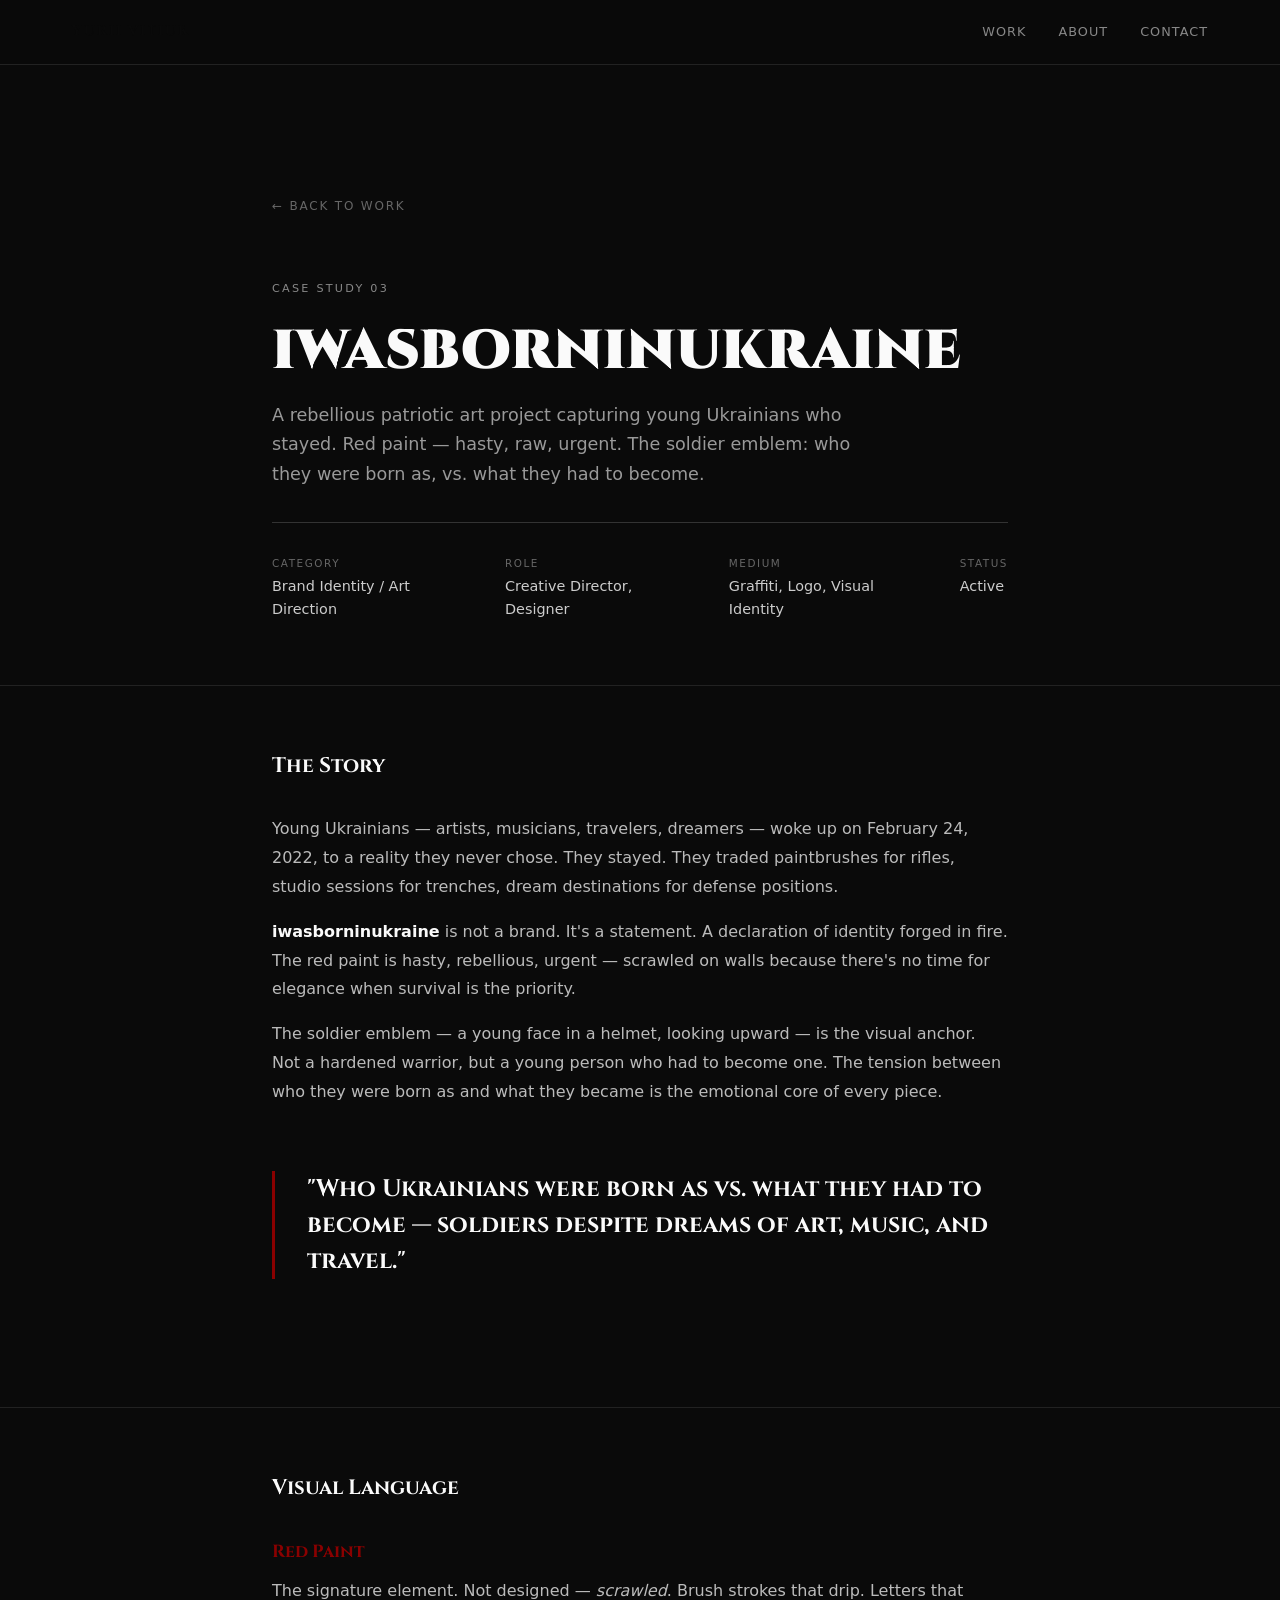
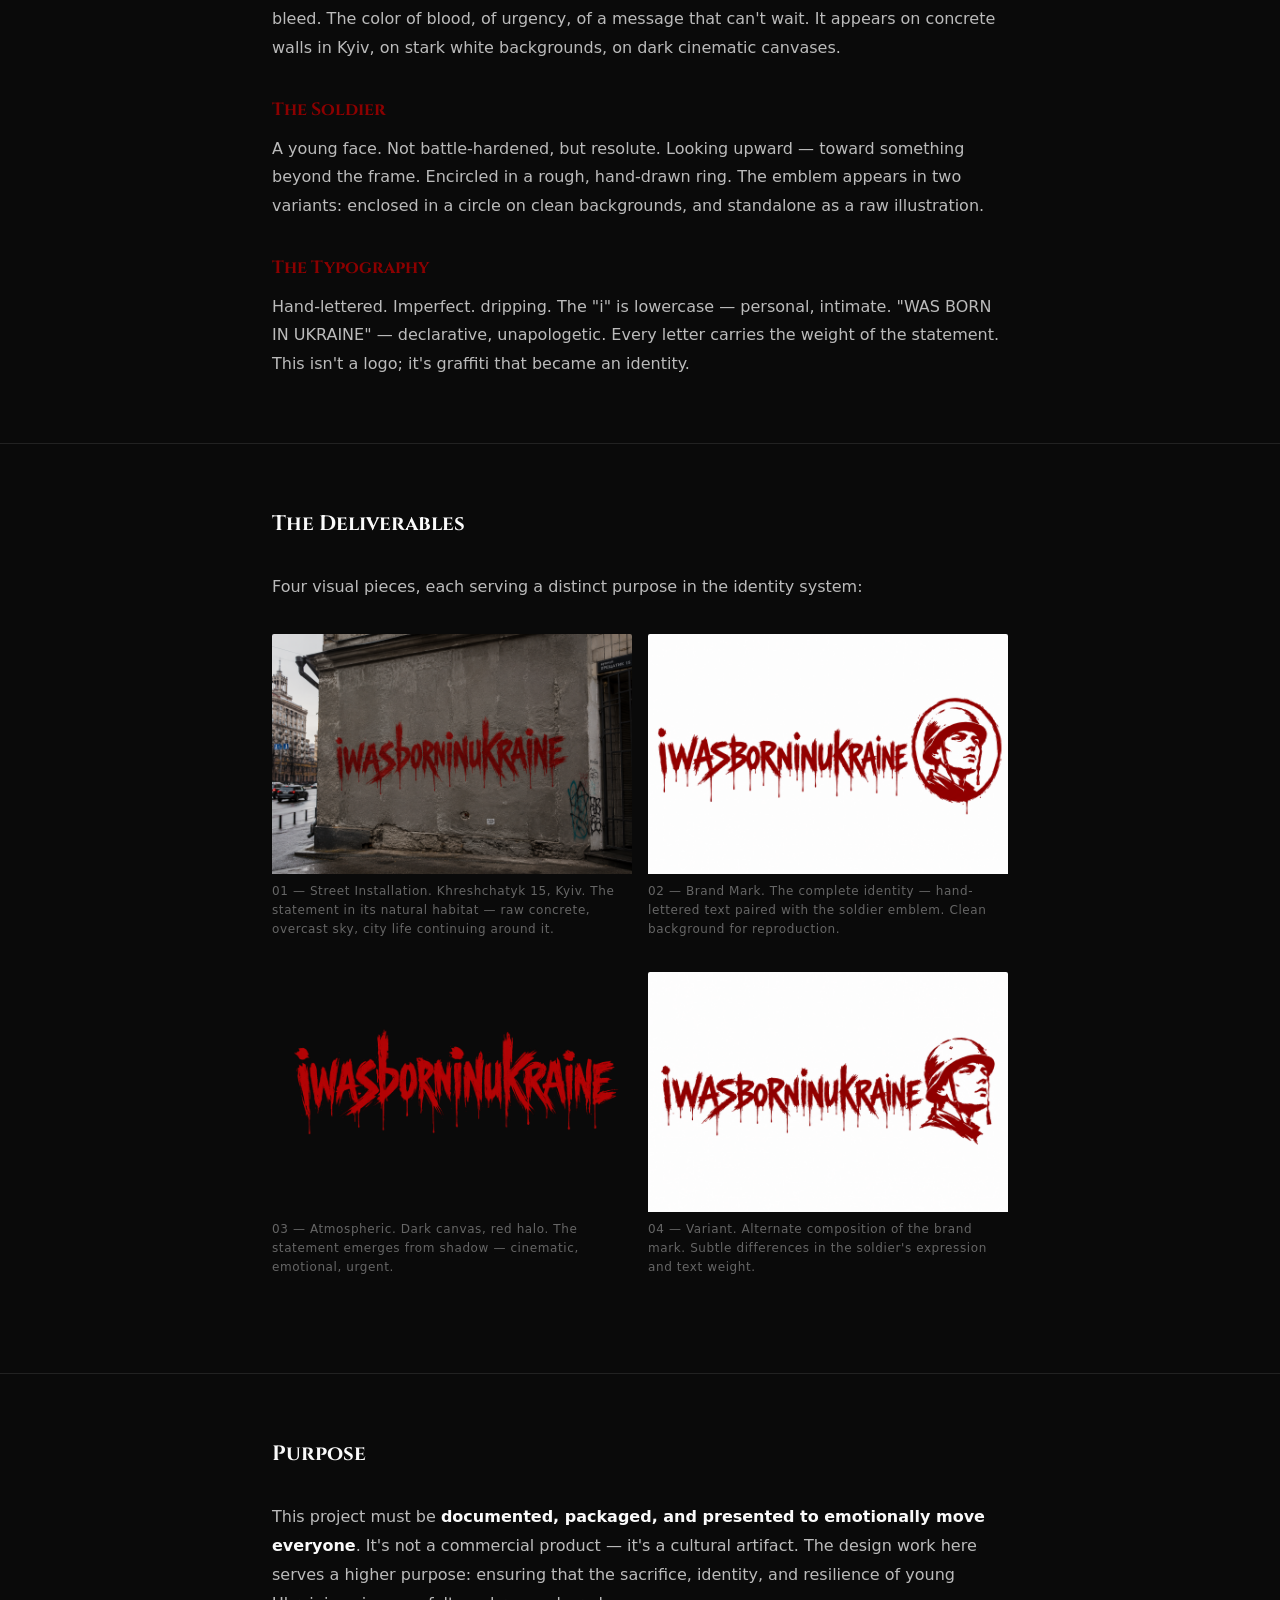
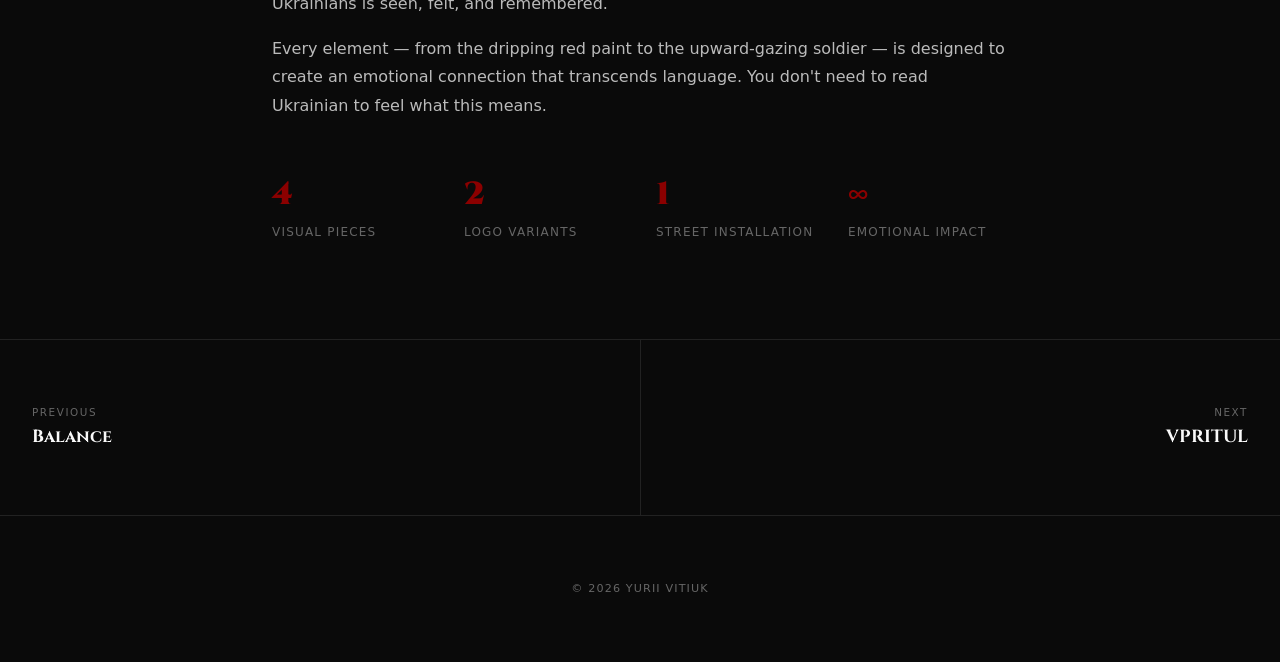
==== iwasborninukraine.html @ 4b502dd4 "Initial commit: portfolio site with 3 case studies" ====
<!DOCTYPE html>
<html lang="en">
<head>
  <meta charset="UTF-8">
  <meta name="viewport" content="width=device-width, initial-scale=1.0">
  <title>iwasborninukraine — Case Study — Yurii Vitiuk</title>
  <meta name="description" content="Case study: iwasborninukraine — A rebellious patriotic art project capturing young Ukrainians who stayed.">
  <link rel="stylesheet" href="style.css">
  <style>
    .cs-hero--dark { background: #0a0a0a; color: #fafafa; }
    .cs-hero--dark .cs-hero__label { color: #888; }
    .cs-hero--dark .cs-hero__subtitle { color: #999; }
    .cs-hero--dark .cs-hero__meta { border-top-color: #333; }
    .cs-hero--dark .cs-hero__meta dt { color: #666; }
    .cs-hero--dark .cs-hero__meta dd { color: #ccc; }
    .cs-hero--dark .cs-hero__back { color: #666; }
    .cs-hero--dark .cs-hero__back:hover { color: #fafafa; }
    .cs-section--dark { background: #0a0a0a; color: #fafafa; border-top-color: #222; }
    .cs-section--dark .cs-section__title { color: #fafafa; }
    .cs-section--dark .cs-body { color: #bbb; }
    .cs-section--dark .cs-body strong { color: #fafafa; }
    .cs-section--dark .cs-stats__item dd { color: #666; }
    .cs-nav--dark { background: #0a0a0a; border-top-color: #222; }
    .cs-nav--dark a { color: #fafafa; }
    .cs-nav--dark .cs-nav__label { color: #666; }
    .cs-nav--dark a:hover { background: rgba(255,255,255,0.03); }
    .cs-nav--dark a:last-child { border-left-color: #222; }
    .red-accent { color: #8B0000; }
    .cs-quote {
      font-family: var(--font-display);
      font-size: 1.5rem;
      font-weight: 700;
      line-height: 1.5;
      color: #fafafa;
      border-left: 3px solid #8B0000;
      padding-left: var(--space-md);
      margin: var(--space-lg) 0;
    }
    .cs-image--full { margin: var(--space-md) calc(-1 * var(--space-md)); }
    .cs-image--full img { border: none; border-radius: 0; }
  </style>
</head>
<body>

  <header class="header" style="background: rgba(10,10,10,0.92); border-bottom-color: #222;">
    <div class="header__inner">
      <a href="index.html" class="header__name">Yurii Vitiuk</a>
      <nav class="header__nav">
        <a href="index.html#work" style="color:#888;">Work</a>
        <a href="index.html#about" style="color:#888;">About</a>
        <a href="index.html#contact" style="color:#888;">Contact</a>
      </nav>
    </div>
  </header>

  <section class="cs-hero cs-hero--dark">
    <div class="container container--narrow">
      <a href="index.html" class="cs-hero__back">← Back to Work</a>
      <p class="cs-hero__label">Case Study 03</p>
      <h1 class="cs-hero__title">iwasborninukraine</h1>
      <p class="cs-hero__subtitle">A rebellious patriotic art project capturing young Ukrainians who stayed. Red paint — hasty, raw, urgent. The soldier emblem: who they were born as, vs. what they had to become.</p>
      <dl class="cs-hero__meta">
        <div><dt>Category</dt><dd>Brand Identity / Art Direction</dd></div>
        <div><dt>Role</dt><dd>Creative Director, Designer</dd></div>
        <div><dt>Medium</dt><dd>Graffiti, Logo, Visual Identity</dd></div>
        <div><dt>Status</dt><dd>Active</dd></div>
      </dl>
    </div>
  </section>

  <section class="cs-section cs-section--dark">
    <div class="container container--narrow">
      <h2 class="cs-section__title">The Story</h2>
      <div class="cs-body">
        <p>Young Ukrainians — artists, musicians, travelers, dreamers — woke up on February 24, 2022, to a reality they never chose. They stayed. They traded paintbrushes for rifles, studio sessions for trenches, dream destinations for defense positions.</p>
        <p><strong>iwasborninukraine</strong> is not a brand. It's a statement. A declaration of identity forged in fire. The red paint is hasty, rebellious, urgent — scrawled on walls because there's no time for elegance when survival is the priority.</p>
        <p>The soldier emblem — a young face in a helmet, looking upward — is the visual anchor. Not a hardened warrior, but a young person who had to become one. The tension between who they were born as and what they became is the emotional core of every piece.</p>
      </div>
      <blockquote class="cs-quote">
        "Who Ukrainians were born as vs. what they had to become — soldiers despite dreams of art, music, and travel."
      </blockquote>
    </div>
  </section>

  <section class="cs-section cs-section--dark">
    <div class="container container--narrow">
      <h2 class="cs-section__title">Visual Language</h2>
      <div class="cs-body">
        <h3 class="red-accent">Red Paint</h3>
        <p>The signature element. Not designed — <em>scrawled</em>. Brush strokes that drip. Letters that bleed. The color of blood, of urgency, of a message that can't wait. It appears on concrete walls in Kyiv, on stark white backgrounds, on dark cinematic canvases.</p>

        <h3 class="red-accent">The Soldier</h3>
        <p>A young face. Not battle-hardened, but resolute. Looking upward — toward something beyond the frame. Encircled in a rough, hand-drawn ring. The emblem appears in two variants: enclosed in a circle on clean backgrounds, and standalone as a raw illustration.</p>

        <h3 class="red-accent">The Typography</h3>
        <p>Hand-lettered. Imperfect. dripping. The "i" is lowercase — personal, intimate. "WAS BORN IN UKRAINE" — declarative, unapologetic. Every letter carries the weight of the statement. This isn't a logo; it's graffiti that became an identity.</p>
      </div>
    </div>
  </section>

  <section class="cs-section cs-section--dark">
    <div class="container container--narrow">
      <h2 class="cs-section__title">The Deliverables</h2>
      <div class="cs-body">
        <p>Four visual pieces, each serving a distinct purpose in the identity system:</p>
      </div>

      <div class="cs-gallery" style="margin-top:2rem;">
        <div class="cs-image cs-image--dark">
          <img src="images/163FAADB-0549-46A7-A76C-59B1C0C63F84.PNG" alt="Graffiti on Kyiv wall — Хрещатик 15">
          <p class="cs-image__caption" style="color:#666;">01 — Street Installation. Khreshchatyk 15, Kyiv. The statement in its natural habitat — raw concrete, overcast sky, city life continuing around it.</p>
        </div>
        <div class="cs-image cs-image--dark">
          <img src="images/3F4BEA47-24E0-4BBE-9212-BB9710C21A64.PNG" alt="Logo with soldier emblem — white background">
          <p class="cs-image__caption" style="color:#666;">02 — Brand Mark. The complete identity — hand-lettered text paired with the soldier emblem. Clean background for reproduction.</p>
        </div>
      </div>

      <div class="cs-gallery">
        <div class="cs-image cs-image--dark">
          <img src="images/4049FFED-BC33-469F-9907-840719F17049.PNG" alt="Atmospheric dark version with red glow">
          <p class="cs-image__caption" style="color:#666;">03 — Atmospheric. Dark canvas, red halo. The statement emerges from shadow — cinematic, emotional, urgent.</p>
        </div>
        <div class="cs-image cs-image--dark">
          <img src="images/FB9C909E-D276-4BCB-B670-CD931615FACE.PNG" alt="Logo variant with soldier — alternate composition">
          <p class="cs-image__caption" style="color:#666;">04 — Variant. Alternate composition of the brand mark. Subtle differences in the soldier's expression and text weight.</p>
        </div>
      </div>
    </div>
  </section>

  <section class="cs-section cs-section--dark">
    <div class="container container--narrow">
      <h2 class="cs-section__title">Purpose</h2>
      <div class="cs-body">
        <p>This project must be <strong>documented, packaged, and presented to emotionally move everyone</strong>. It's not a commercial product — it's a cultural artifact. The design work here serves a higher purpose: ensuring that the sacrifice, identity, and resilience of young Ukrainians is seen, felt, and remembered.</p>
        <p>Every element — from the dripping red paint to the upward-gazing soldier — is designed to create an emotional connection that transcends language. You don't need to read Ukrainian to feel what this means.</p>
      </div>
      <div class="cs-stats" style="margin-top:3rem;">
        <dl class="cs-stats__item"><dt class="red-accent">4</dt><dd style="color:#666;">Visual Pieces</dd></dl>
        <dl class="cs-stats__item"><dt class="red-accent">2</dt><dd style="color:#666;">Logo Variants</dd></dl>
        <dl class="cs-stats__item"><dt class="red-accent">1</dt><dd style="color:#666;">Street Installation</dd></dl>
        <dl class="cs-stats__item"><dt class="red-accent">∞</dt><dd style="color:#666;">Emotional Impact</dd></dl>
      </div>
    </div>
  </section>

  <nav class="cs-nav cs-nav--dark">
    <a href="balance.html">
      <p class="cs-nav__label">Previous</p>
      <p class="cs-nav__title">Balance</p>
    </a>
    <a href="vprytul.html">
      <p class="cs-nav__label">Next</p>
      <p class="cs-nav__title">VPRITUL</p>
    </a>
  </nav>

  <footer class="footer" style="background:#0a0a0a;border-top-color:#222;">
    <div class="container"><p style="color:#666;">© 2026 Yurii Vitiuk</p></div>
  </footer>

</body>
</html>
---- style.css ----
/* ═══════════════════════════════════════════════════
   Yurii Vitiuk — Portfolio
   Minimal, monochrome, typographically driven
   ═══════════════════════════════════════════════════ */

@font-face {
  font-family: 'Cinzel';
  src: url('fonts/Cinzel-Regular.ttf') format('truetype');
  font-weight: 400;
  font-style: normal;
  font-display: swap;
}
@font-face {
  font-family: 'Cinzel';
  src: url('fonts/Cinzel-Bold.ttf') format('truetype');
  font-weight: 700;
  font-style: normal;
  font-display: swap;
}
@font-face {
  font-family: 'Cinzel';
  src: url('fonts/Cinzel-Black.ttf') format('truetype');
  font-weight: 900;
  font-style: normal;
  font-display: swap;
}

:root {
  --ink: #0a0a0a;
  --paper: #fafafa;
  --muted: #666;
  --border: #e0e0e0;
  --accent: #1a1a1a;
  --radius: 2px;
  --space-xs: 0.5rem;
  --space-sm: 1rem;
  --space-md: 2rem;
  --space-lg: 4rem;
  --space-xl: 8rem;
  --font-display: 'Cinzel', 'Georgia', serif;
  --font-body: -apple-system, BlinkMacSystemFont, 'Segoe UI', system-ui, sans-serif;
  --font-mono: 'SF Mono', 'Fira Code', monospace;
}

*, *::before, *::after { box-sizing: border-box; margin: 0; padding: 0; }

html { font-size: 16px; scroll-behavior: smooth; }

body {
  font-family: var(--font-body);
  color: var(--ink);
  background: var(--paper);
  line-height: 1.6;
  -webkit-font-smoothing: antialiased;
}

::selection { background: var(--ink); color: var(--paper); }

a { color: inherit; text-decoration: none; }

img { max-width: 100%; height: auto; display: block; }

/* ── Layout ────────────────────────────────────── */

.container {
  max-width: 1200px;
  margin: 0 auto;
  padding: 0 var(--space-md);
}

.container--narrow {
  max-width: 800px;
}

/* ── Header ────────────────────────────────────── */

.header {
  position: fixed;
  top: 0;
  left: 0;
  right: 0;
  z-index: 100;
  background: rgba(250, 250, 250, 0.92);
  backdrop-filter: blur(12px);
  border-bottom: 1px solid var(--border);
}

.header__inner {
  display: flex;
  align-items: center;
  justify-content: space-between;
  height: 64px;
  max-width: 1200px;
  margin: 0 auto;
  padding: 0 var(--space-md);
}

.header__name {
  font-family: var(--font-display);
  font-size: 0.85rem;
  font-weight: 700;
  letter-spacing: 0.15em;
  text-transform: uppercase;
}

.header__nav { display: flex; gap: var(--space-md); }

.header__nav a {
  font-size: 0.8rem;
  letter-spacing: 0.08em;
  text-transform: uppercase;
  color: var(--muted);
  transition: color 0.2s;
}

.header__nav a:hover { color: var(--ink); }

/* ── Hero ──────────────────────────────────────── */

.hero {
  padding: calc(var(--space-xl) + 64px) 0 var(--space-xl);
  min-height: 80vh;
  display: flex;
  align-items: center;
}

.hero__label {
  font-size: 0.75rem;
  letter-spacing: 0.2em;
  text-transform: uppercase;
  color: var(--muted);
  margin-bottom: var(--space-sm);
}

.hero__title {
  font-family: var(--font-display);
  font-size: clamp(2.5rem, 6vw, 5rem);
  font-weight: 900;
  line-height: 1.1;
  letter-spacing: -0.02em;
  margin-bottom: var(--space-md);
}

.hero__subtitle {
  font-size: 1.15rem;
  color: var(--muted);
  max-width: 560px;
  line-height: 1.7;
}

/* ── Section ───────────────────────────────────── */

.section {
  padding: var(--space-xl) 0;
  border-top: 1px solid var(--border);
}

.section__label {
  font-size: 0.7rem;
  letter-spacing: 0.2em;
  text-transform: uppercase;
  color: var(--muted);
  margin-bottom: var(--space-lg);
}

/* ── Projects Grid ─────────────────────────────── */

.projects-grid {
  display: grid;
  grid-template-columns: 1fr;
  gap: var(--space-lg);
}

.project-card {
  display: grid;
  grid-template-columns: 1fr 1fr;
  gap: var(--space-lg);
  align-items: center;
  padding: var(--space-lg) 0;
  border-bottom: 1px solid var(--border);
  transition: opacity 0.3s;
}

.project-card:hover { opacity: 0.85; }

.project-card:nth-child(even) { direction: rtl; }
.project-card:nth-child(even) > * { direction: ltr; }

.project-card__visual {
  aspect-ratio: 16/10;
  background: var(--ink);
  border-radius: var(--radius);
  overflow: hidden;
  position: relative;
}

.project-card__visual img {
  width: 100%;
  height: 100%;
  object-fit: cover;
}

.project-card__info { padding: var(--space-md) 0; }

.project-card__number {
  font-family: var(--font-mono);
  font-size: 0.7rem;
  color: var(--muted);
  margin-bottom: var(--space-xs);
}

.project-card__title {
  font-family: var(--font-display);
  font-size: 1.8rem;
  font-weight: 700;
  margin-bottom: var(--space-xs);
  line-height: 1.2;
}

.project-card__desc {
  color: var(--muted);
  font-size: 0.95rem;
  line-height: 1.7;
  margin-bottom: var(--space-sm);
}

.project-card__tags {
  display: flex;
  flex-wrap: wrap;
  gap: 0.4rem;
}

.tag {
  font-size: 0.65rem;
  letter-spacing: 0.1em;
  text-transform: uppercase;
  padding: 0.3em 0.8em;
  border: 1px solid var(--border);
  border-radius: var(--radius);
  color: var(--muted);
}

.project-card__link {
  display: inline-flex;
  align-items: center;
  gap: 0.4em;
  margin-top: var(--space-sm);
  font-size: 0.8rem;
  letter-spacing: 0.08em;
  text-transform: uppercase;
  color: var(--ink);
  border-bottom: 1px solid var(--ink);
  padding-bottom: 2px;
  transition: opacity 0.2s;
}

.project-card__link:hover { opacity: 0.6; }

/* ── About ─────────────────────────────────────── */

.about-grid {
  display: grid;
  grid-template-columns: 1fr 1fr;
  gap: var(--space-lg);
}

.about__text {
  font-size: 1.05rem;
  line-height: 1.8;
  color: var(--muted);
}

.about__text p + p { margin-top: var(--space-sm); }

.about__details { font-size: 0.85rem; }

.about__details dt {
  font-size: 0.65rem;
  letter-spacing: 0.15em;
  text-transform: uppercase;
  color: var(--muted);
  margin-top: var(--space-sm);
}

.about__details dd {
  font-size: 0.95rem;
  margin-top: 0.2rem;
}

/* ── Contact ───────────────────────────────────── */

.contact__email {
  font-family: var(--font-display);
  font-size: clamp(1.5rem, 3vw, 2.5rem);
  font-weight: 700;
  border-bottom: 2px solid var(--ink);
  padding-bottom: 4px;
  transition: opacity 0.2s;
}

.contact__email:hover { opacity: 0.6; }

.contact__links {
  display: flex;
  gap: var(--space-md);
  margin-top: var(--space-md);
}

.contact__links a {
  font-size: 0.8rem;
  letter-spacing: 0.08em;
  text-transform: uppercase;
  color: var(--muted);
  transition: color 0.2s;
}

.contact__links a:hover { color: var(--ink); }

/* ── Footer ────────────────────────────────────── */

.footer {
  padding: var(--space-lg) 0;
  border-top: 1px solid var(--border);
  text-align: center;
}

.footer p {
  font-size: 0.7rem;
  letter-spacing: 0.1em;
  text-transform: uppercase;
  color: var(--muted);
}

/* ═══════════════════════════════════════════════════
   Case Study Pages
   ═══════════════════════════════════════════════════ */

.cs-hero {
  padding: calc(var(--space-xl) + 64px) 0 var(--space-lg);
}

.cs-hero__back {
  font-size: 0.75rem;
  letter-spacing: 0.15em;
  text-transform: uppercase;
  color: var(--muted);
  display: inline-flex;
  align-items: center;
  gap: 0.4em;
  margin-bottom: var(--space-lg);
  transition: color 0.2s;
}

.cs-hero__back:hover { color: var(--ink); }

.cs-hero__label {
  font-size: 0.7rem;
  letter-spacing: 0.2em;
  text-transform: uppercase;
  color: var(--muted);
  margin-bottom: var(--space-sm);
}

.cs-hero__title {
  font-family: var(--font-display);
  font-size: clamp(2rem, 5vw, 4rem);
  font-weight: 900;
  line-height: 1.1;
  margin-bottom: var(--space-sm);
}

.cs-hero__subtitle {
  font-size: 1.1rem;
  color: var(--muted);
  max-width: 600px;
  line-height: 1.7;
}

.cs-hero__meta {
  display: flex;
  gap: var(--space-lg);
  margin-top: var(--space-md);
  padding-top: var(--space-md);
  border-top: 1px solid var(--border);
}

.cs-hero__meta dt {
  font-size: 0.65rem;
  letter-spacing: 0.15em;
  text-transform: uppercase;
  color: var(--muted);
}

.cs-hero__meta dd {
  font-size: 0.9rem;
  margin-top: 0.2rem;
}

/* Case study sections */

.cs-section {
  padding: var(--space-lg) 0;
  border-top: 1px solid var(--border);
}

.cs-section__title {
  font-family: var(--font-display);
  font-size: 1.3rem;
  font-weight: 700;
  margin-bottom: var(--space-md);
}

.cs-body {
  font-size: 1rem;
  line-height: 1.8;
  color: #333;
}

.cs-body h3 {
  font-family: var(--font-display);
  font-size: 1.1rem;
  font-weight: 700;
  margin: var(--space-md) 0 var(--space-xs);
}

.cs-body p + p { margin-top: var(--space-sm); }

.cs-body ul, .cs-body ol {
  margin: var(--space-sm) 0;
  padding-left: 1.5em;
}

.cs-body li { margin-bottom: 0.3em; }

.cs-body strong { font-weight: 600; }

/* Case study images */

.cs-image {
  margin: var(--space-md) 0;
  border-radius: var(--radius);
  overflow: hidden;
}

.cs-image img {
  width: 100%;
  border: 1px solid var(--border);
}

.cs-image--dark img { border: none; }

.cs-image__caption {
  font-size: 0.75rem;
  color: var(--muted);
  margin-top: var(--space-xs);
  letter-spacing: 0.05em;
}

/* Gallery grid */

.cs-gallery {
  display: grid;
  grid-template-columns: 1fr 1fr;
  gap: var(--space-sm);
  margin: var(--space-md) 0;
}

.cs-gallery .cs-image { margin: 0; }

/* Stats row */

.cs-stats {
  display: grid;
  grid-template-columns: repeat(auto-fit, minmax(160px, 1fr));
  gap: var(--space-md);
  margin: var(--space-md) 0;
}

.cs-stats__item dt {
  font-size: 2rem;
  font-family: var(--font-display);
  font-weight: 900;
}

.cs-stats__item dd {
  font-size: 0.75rem;
  letter-spacing: 0.1em;
  text-transform: uppercase;
  color: var(--muted);
  margin-top: 0.2rem;
}

/* Prev/Next navigation */

.cs-nav {
  display: grid;
  grid-template-columns: 1fr 1fr;
  border-top: 1px solid var(--border);
}

.cs-nav a {
  padding: var(--space-lg) var(--space-md);
  transition: background 0.2s;
}

.cs-nav a:hover { background: rgba(0,0,0,0.02); }

.cs-nav__label {
  font-size: 0.65rem;
  letter-spacing: 0.15em;
  text-transform: uppercase;
  color: var(--muted);
  margin-bottom: 0.3em;
}

.cs-nav__title {
  font-family: var(--font-display);
  font-size: 1.1rem;
  font-weight: 700;
}

.cs-nav a:last-child { text-align: right; border-left: 1px solid var(--border); }

/* ── Responsive ────────────────────────────────── */

@media (max-width: 768px) {
  .project-card { grid-template-columns: 1fr; }
  .project-card:nth-child(even) { direction: ltr; }
  .about-grid { grid-template-columns: 1fr; }
  .cs-hero__meta { flex-direction: column; gap: var(--space-sm); }
  .cs-gallery { grid-template-columns: 1fr; }
  .cs-nav { grid-template-columns: 1fr; }
  .cs-nav a:last-child { border-left: none; border-top: 1px solid var(--border); text-align: left; }
}
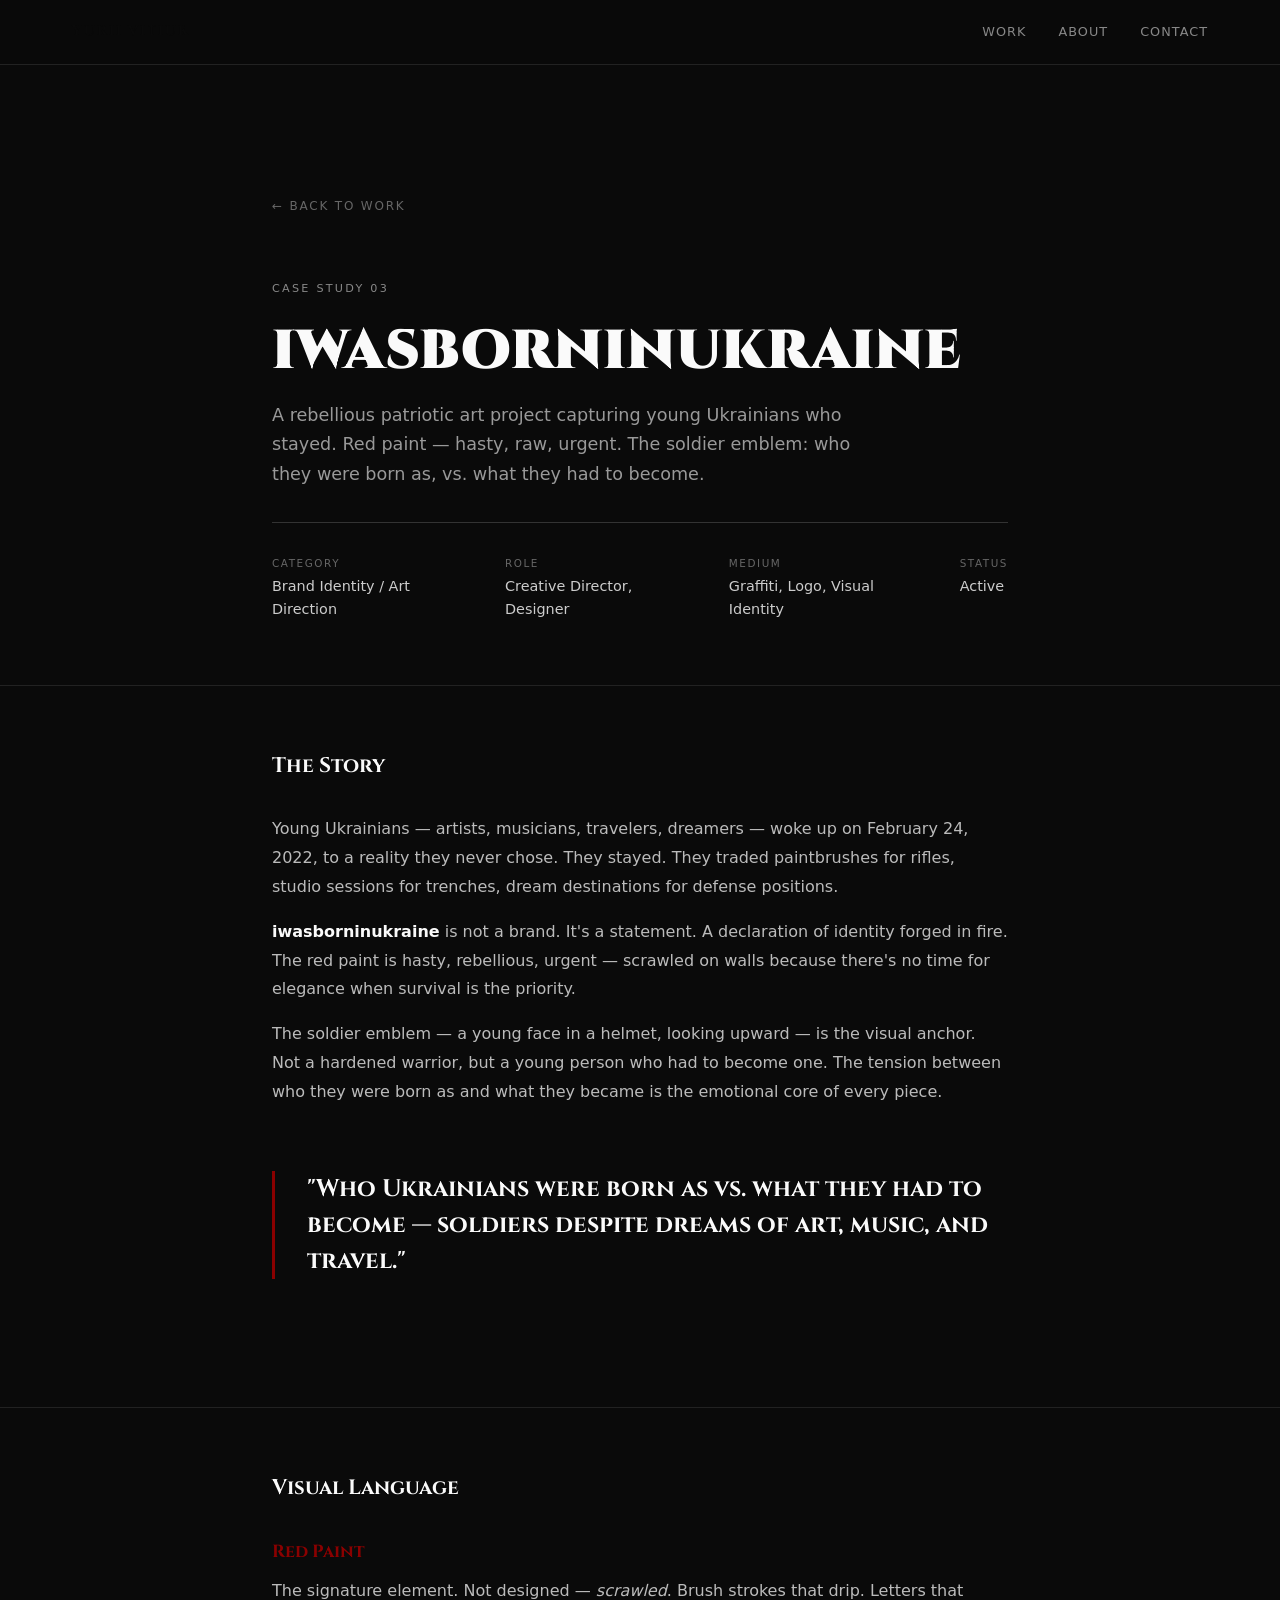
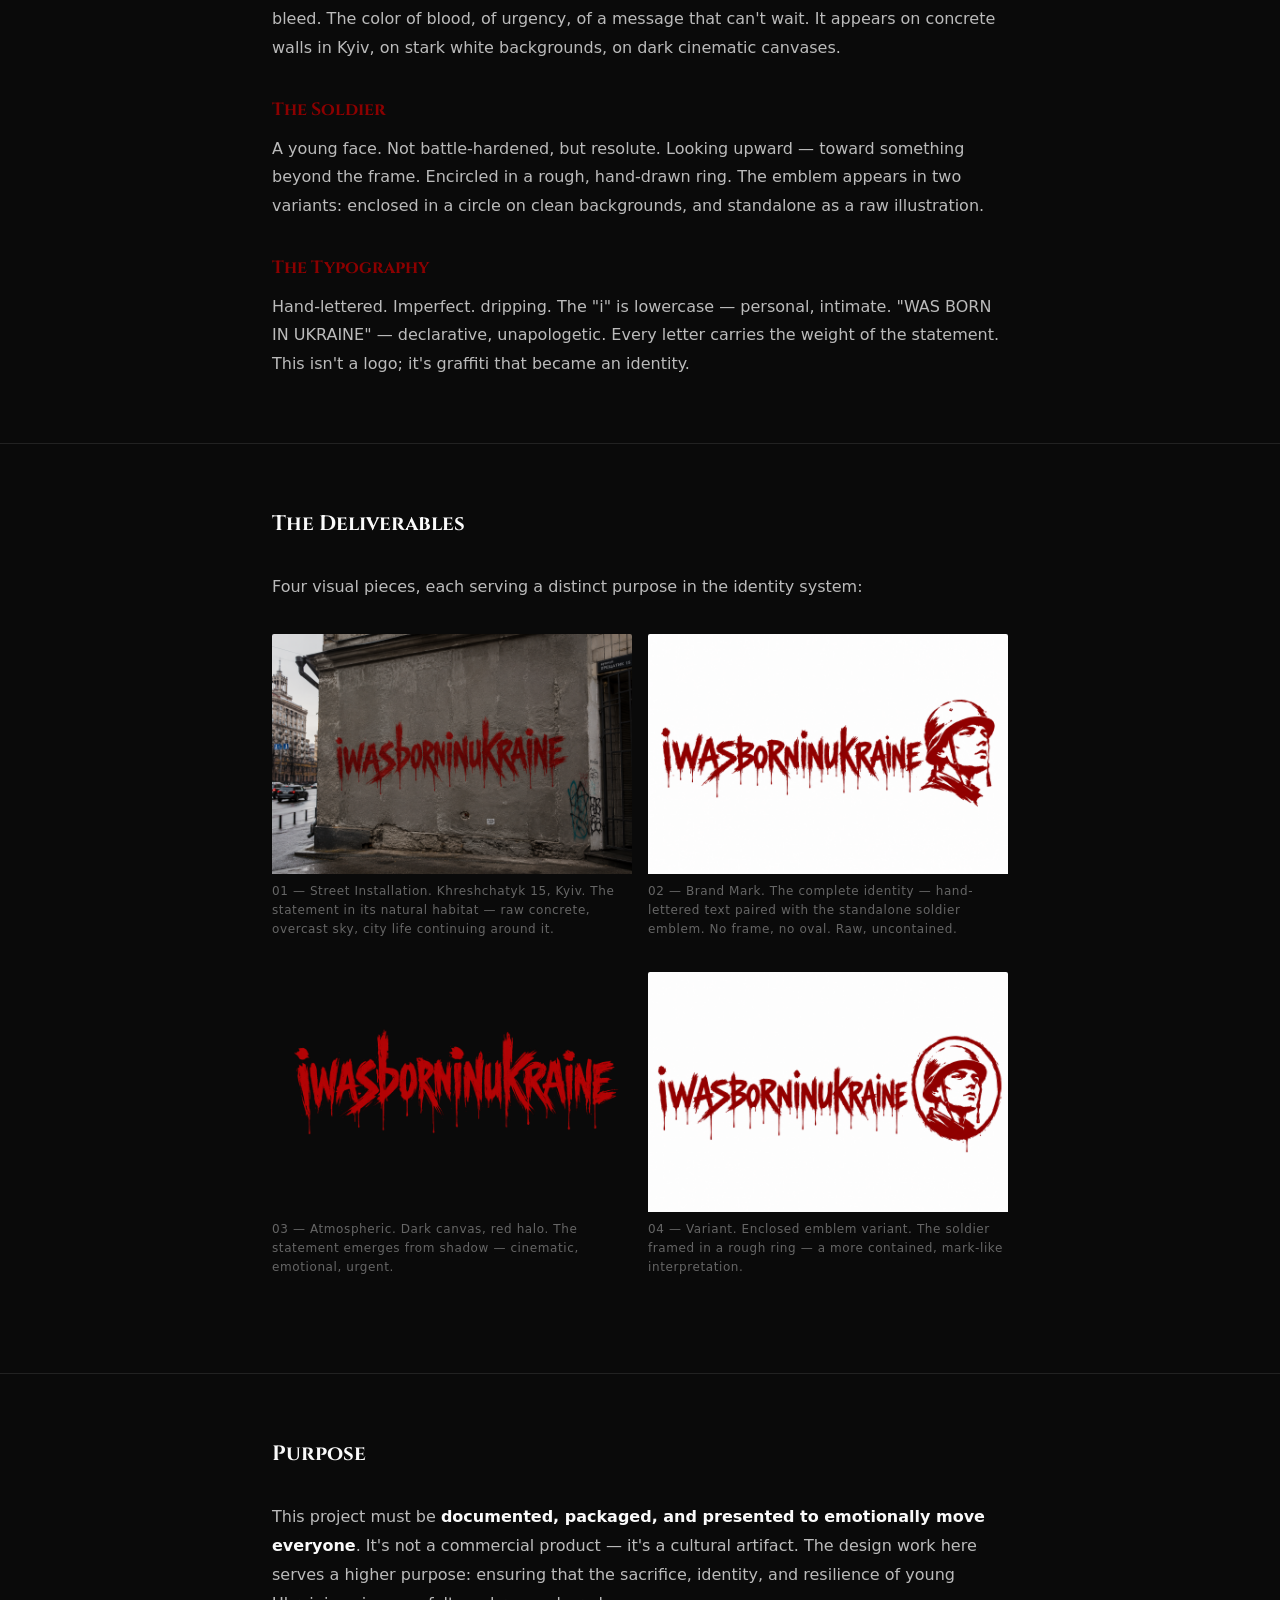
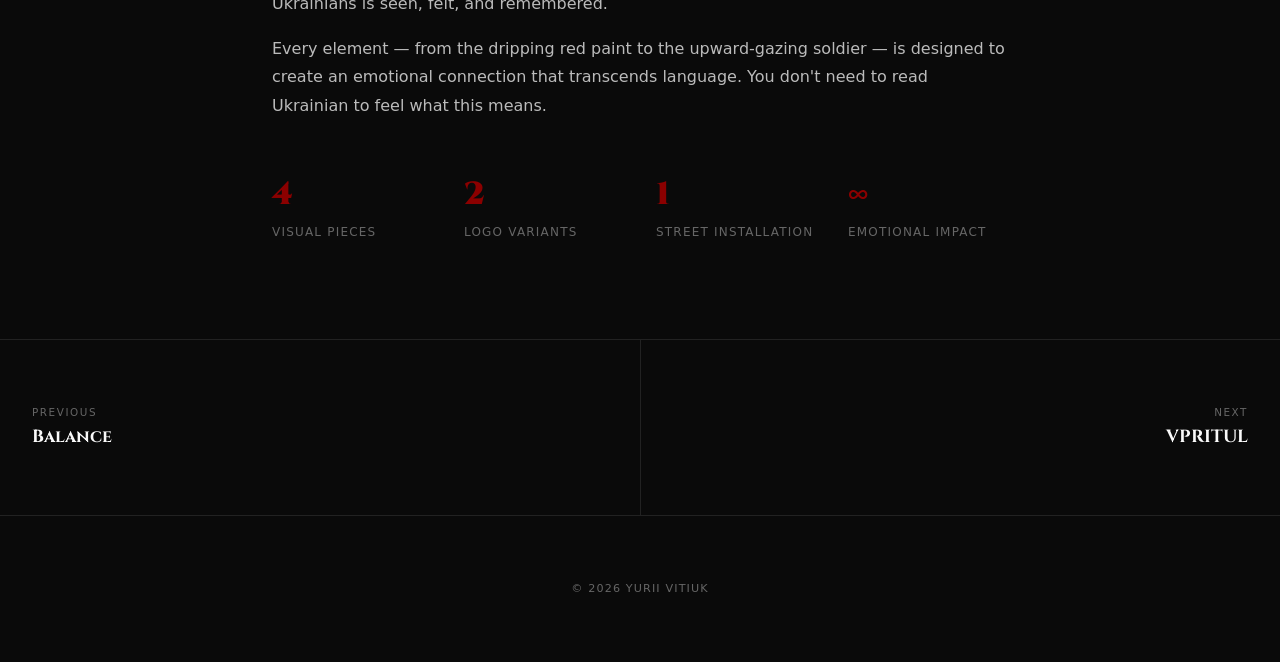
==== commit 362ff1f3: "Add VPRITUL gallery, swap iwasborninukraine images, compress PNGs - 6 VPRITUL design PNGs added to g" ====
--- a/iwasborninukraine.html
+++ b/iwasborninukraine.html
@@ -107,12 +107,12 @@
 
       <div class="cs-gallery" style="margin-top:2rem;">
         <div class="cs-image cs-image--dark">
-          <img src="images/163FAADB-0549-46A7-A76C-59B1C0C63F84.PNG" alt="Graffiti on Kyiv wall — Хрещатик 15">
+          <img src="images/163FAADB-0549-46A7-A76C-59B1C0C63F84.PNG" alt="Graffiti on Kyiv wall — Khreshchatyk 15">
           <p class="cs-image__caption" style="color:#666;">01 — Street Installation. Khreshchatyk 15, Kyiv. The statement in its natural habitat — raw concrete, overcast sky, city life continuing around it.</p>
         </div>
         <div class="cs-image cs-image--dark">
-          <img src="images/3F4BEA47-24E0-4BBE-9212-BB9710C21A64.PNG" alt="Logo with soldier emblem — white background">
-          <p class="cs-image__caption" style="color:#666;">02 — Brand Mark. The complete identity — hand-lettered text paired with the soldier emblem. Clean background for reproduction.</p>
+          <img src="images/FB9C909E-D276-4BCB-B670-CD931615FACE.PNG" alt="Brand mark — white background, soldier without oval">
+          <p class="cs-image__caption" style="color:#666;">02 — Brand Mark. The complete identity — hand-lettered text paired with the standalone soldier emblem. No frame, no oval. Raw, uncontained.</p>
         </div>
       </div>
 
@@ -122,8 +122,8 @@
           <p class="cs-image__caption" style="color:#666;">03 — Atmospheric. Dark canvas, red halo. The statement emerges from shadow — cinematic, emotional, urgent.</p>
         </div>
         <div class="cs-image cs-image--dark">
-          <img src="images/FB9C909E-D276-4BCB-B670-CD931615FACE.PNG" alt="Logo variant with soldier — alternate composition">
-          <p class="cs-image__caption" style="color:#666;">04 — Variant. Alternate composition of the brand mark. Subtle differences in the soldier's expression and text weight.</p>
+          <img src="images/3F4BEA47-24E0-4BBE-9212-BB9710C21A64.PNG" alt="Logo variant with soldier — enclosed composition">
+          <p class="cs-image__caption" style="color:#666;">04 — Variant. Enclosed emblem variant. The soldier framed in a rough ring — a more contained, mark-like interpretation.</p>
         </div>
       </div>
     </div>
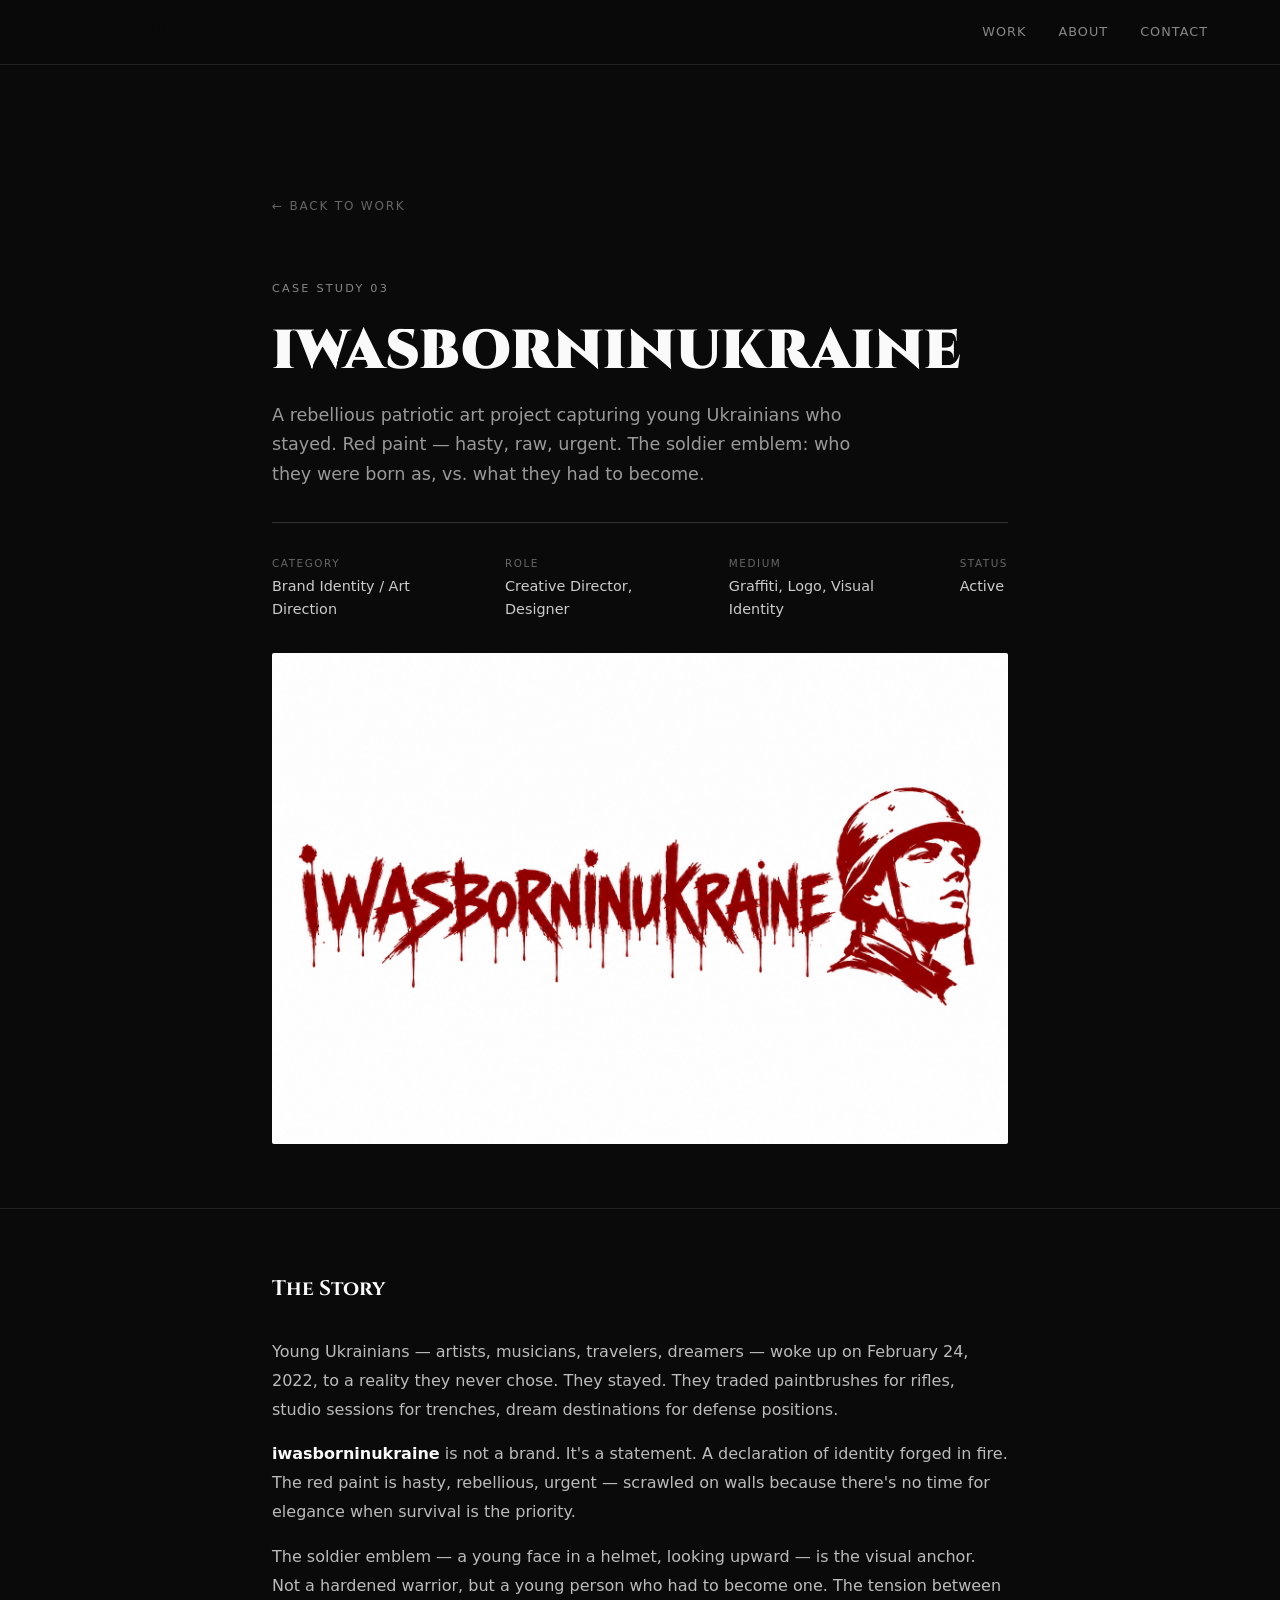
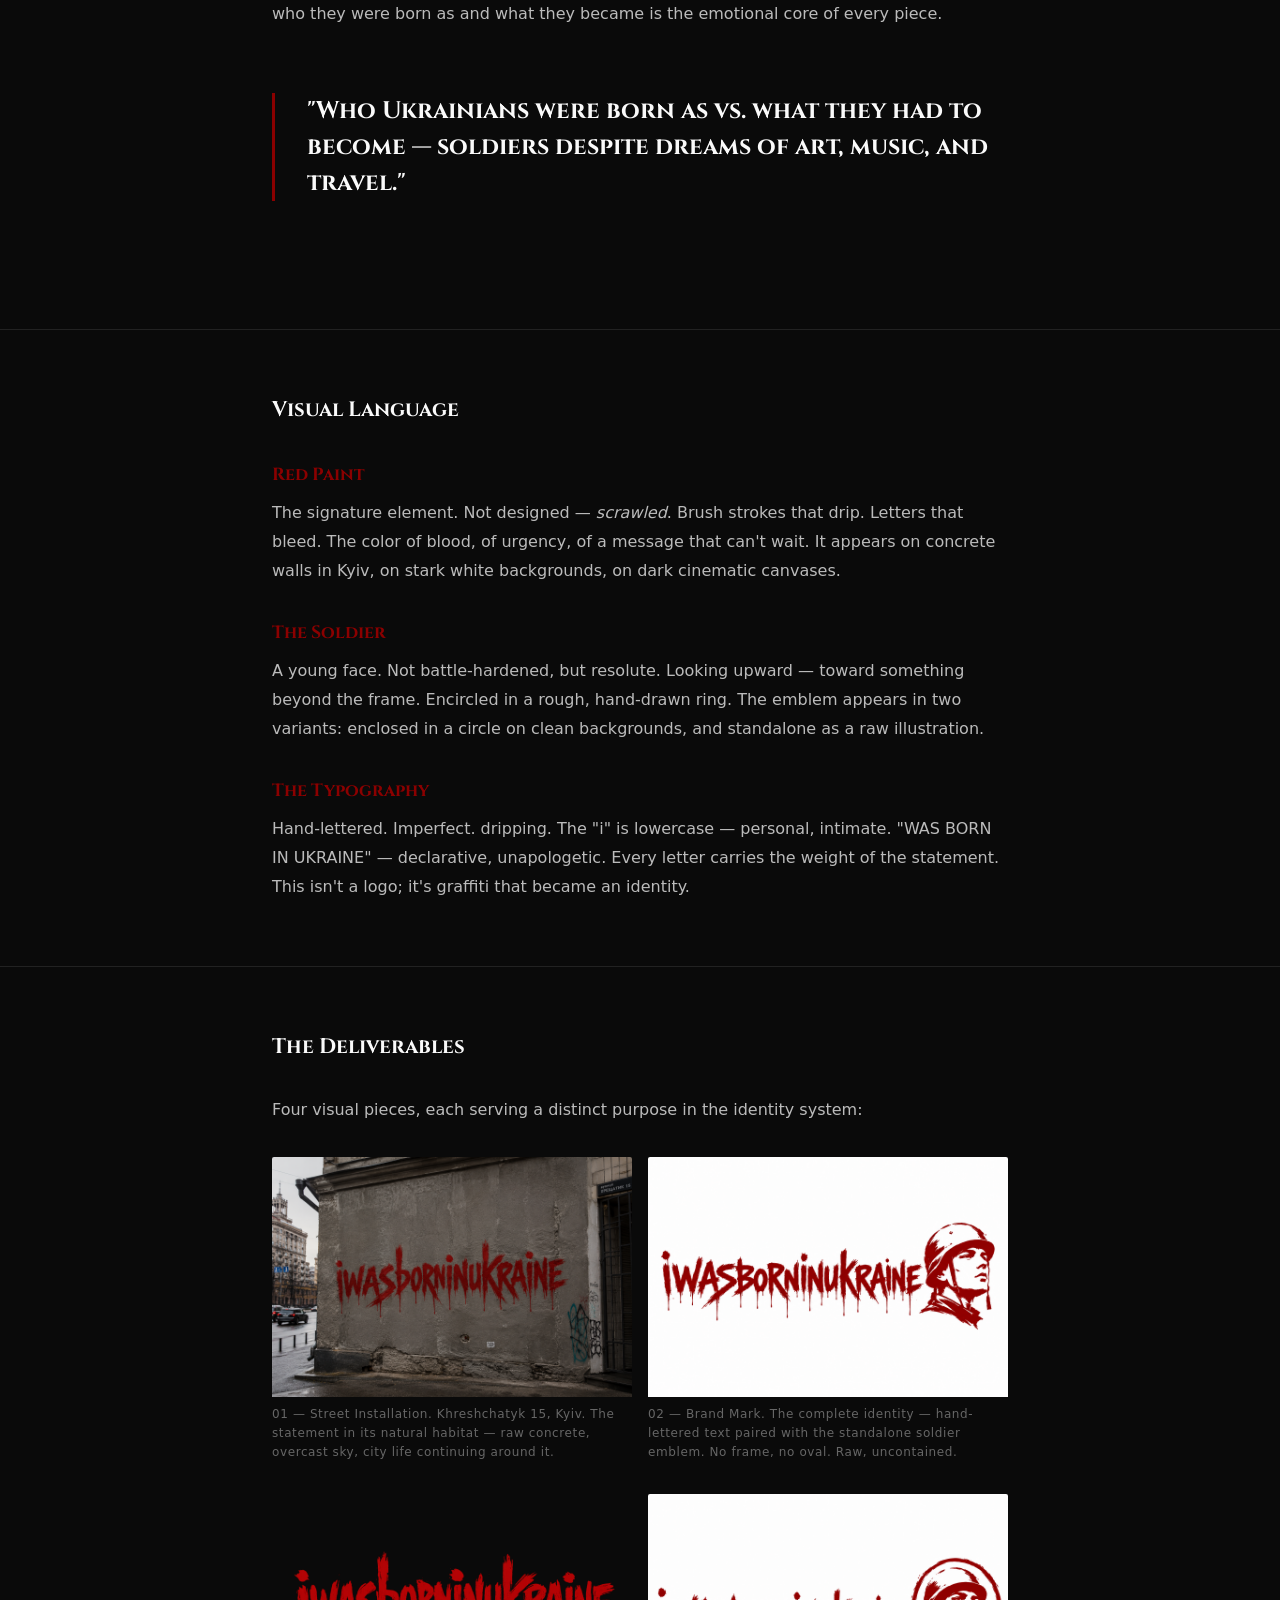
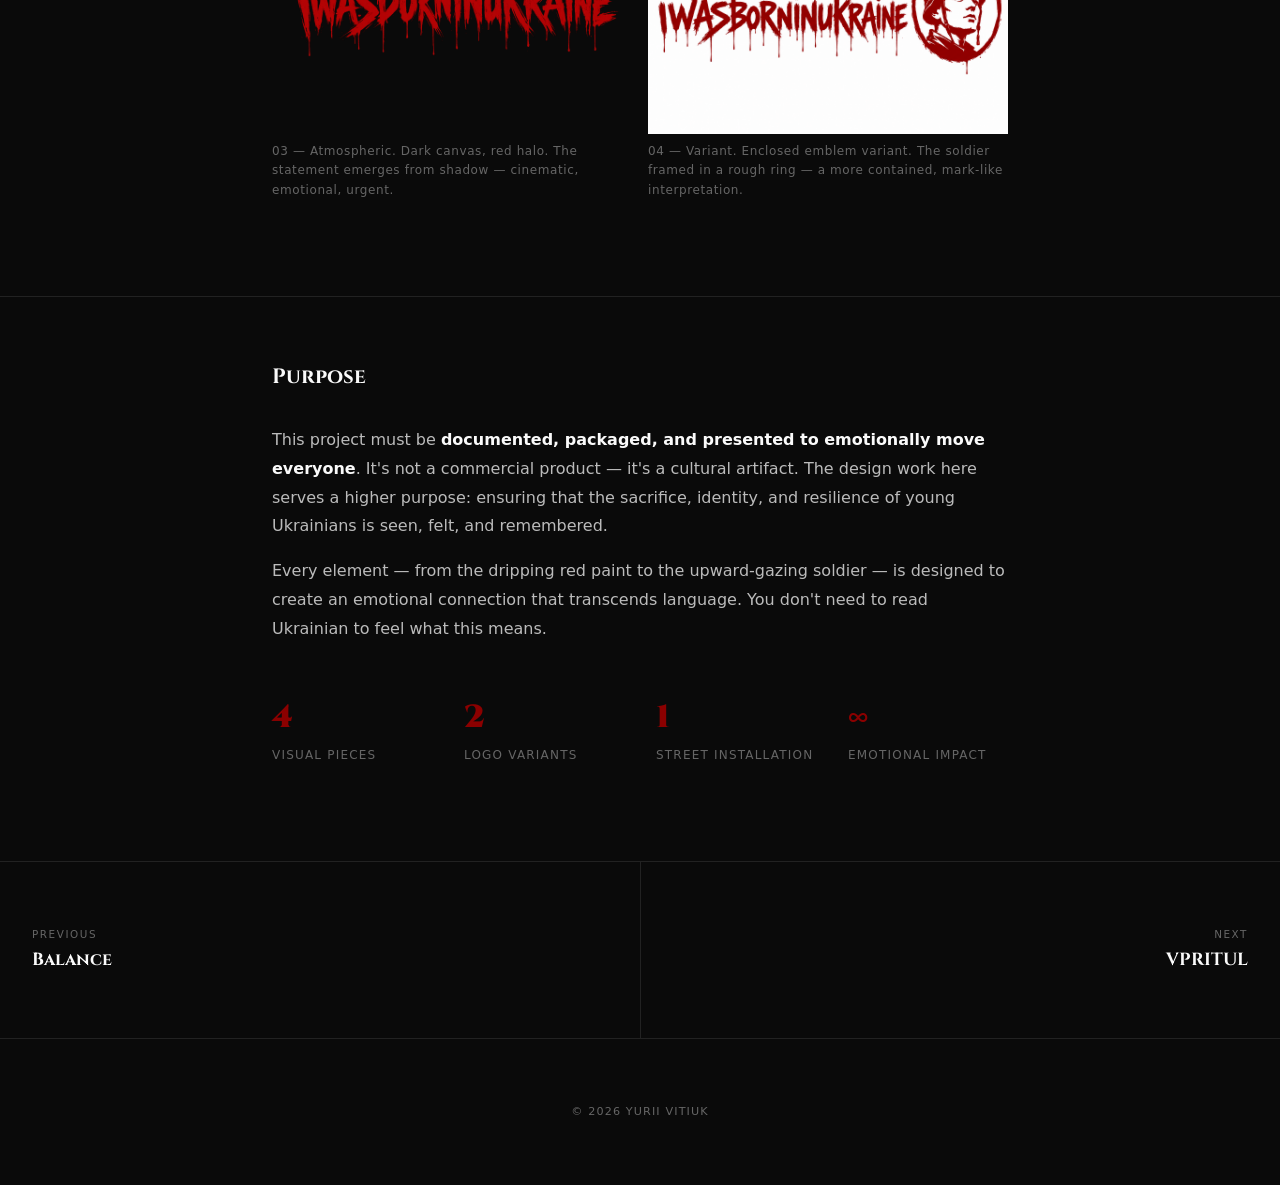
==== commit 823f5288: "feat: soldier hero banner + VPRITUL Figma link - iwasborninukraine: soldier emblem (FB9C909E, no ova" ====
--- a/iwasborninukraine.html
+++ b/iwasborninukraine.html
@@ -65,6 +65,9 @@
         <div><dt>Medium</dt><dd>Graffiti, Logo, Visual Identity</dd></div>
         <div><dt>Status</dt><dd>Active</dd></div>
       </dl>
+      <div class="cs-hero__image">
+        <img src="images/FB9C909E-D276-4BCB-B670-CD931615FACE.PNG" alt="iwasborninukraine — soldier emblem, white background">
+      </div>
     </div>
   </section>
 
--- a/style.css
+++ b/style.css
@@ -396,6 +396,48 @@
   margin-top: 0.2rem;
 }
 
+.cs-hero__figma {
+  display: inline-flex;
+  align-items: center;
+  gap: 0.4em;
+  margin-top: var(--space-md);
+  font-size: 0.75rem;
+  letter-spacing: 0.1em;
+  text-transform: uppercase;
+  color: var(--muted);
+  border: 1px solid var(--border);
+  padding: 0.5em 1em;
+  border-radius: var(--radius);
+  transition: color 0.2s, border-color 0.2s;
+}
+
+.cs-hero__figma:hover {
+  color: var(--ink);
+  border-color: var(--ink);
+}
+
+.cs-hero__image {
+  margin-top: var(--space-md);
+  border-radius: var(--radius);
+  overflow: hidden;
+}
+
+.cs-hero__image img {
+  width: 100%;
+  max-height: 500px;
+  object-fit: cover;
+}
+
+.cs-hero--dark .cs-hero__figma {
+  border-color: #333;
+  color: #888;
+}
+
+.cs-hero--dark .cs-hero__figma:hover {
+  color: #fafafa;
+  border-color: #fafafa;
+}
+
 /* Case study sections */
 
 .cs-section {
